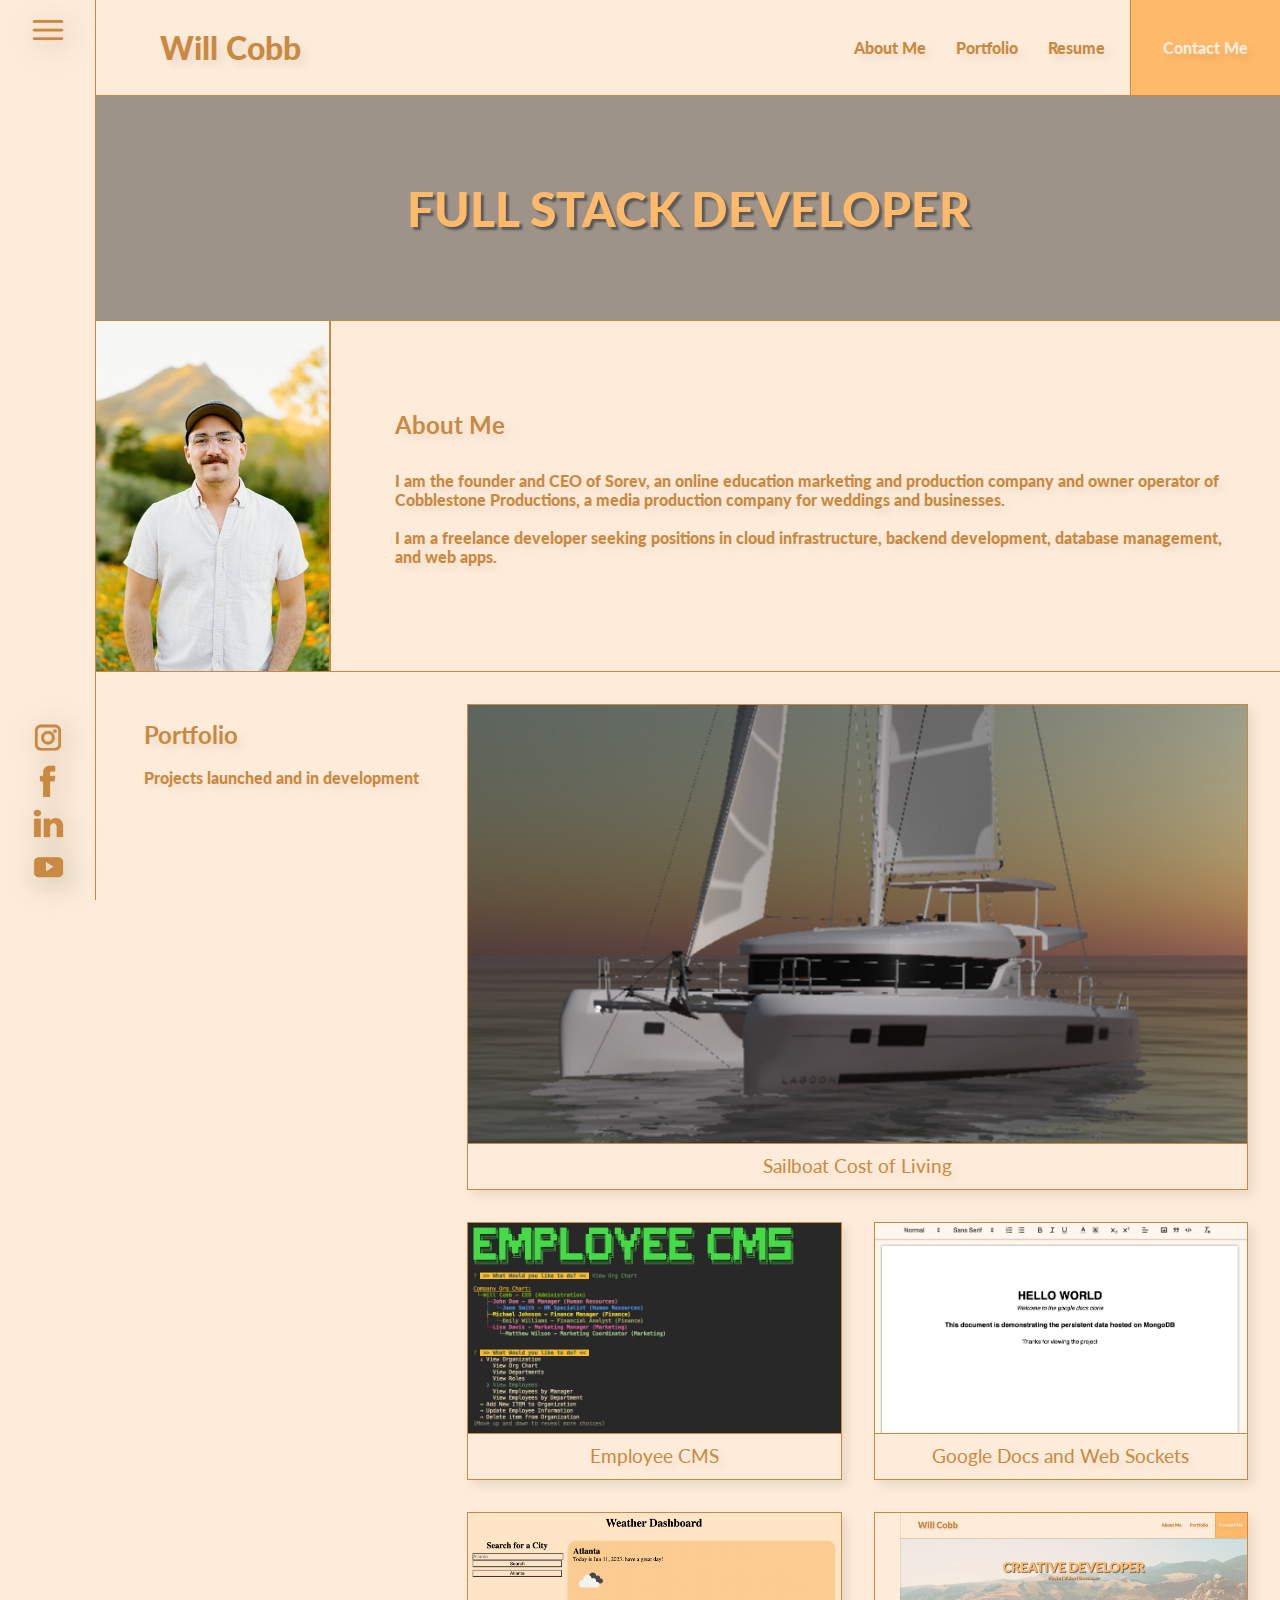
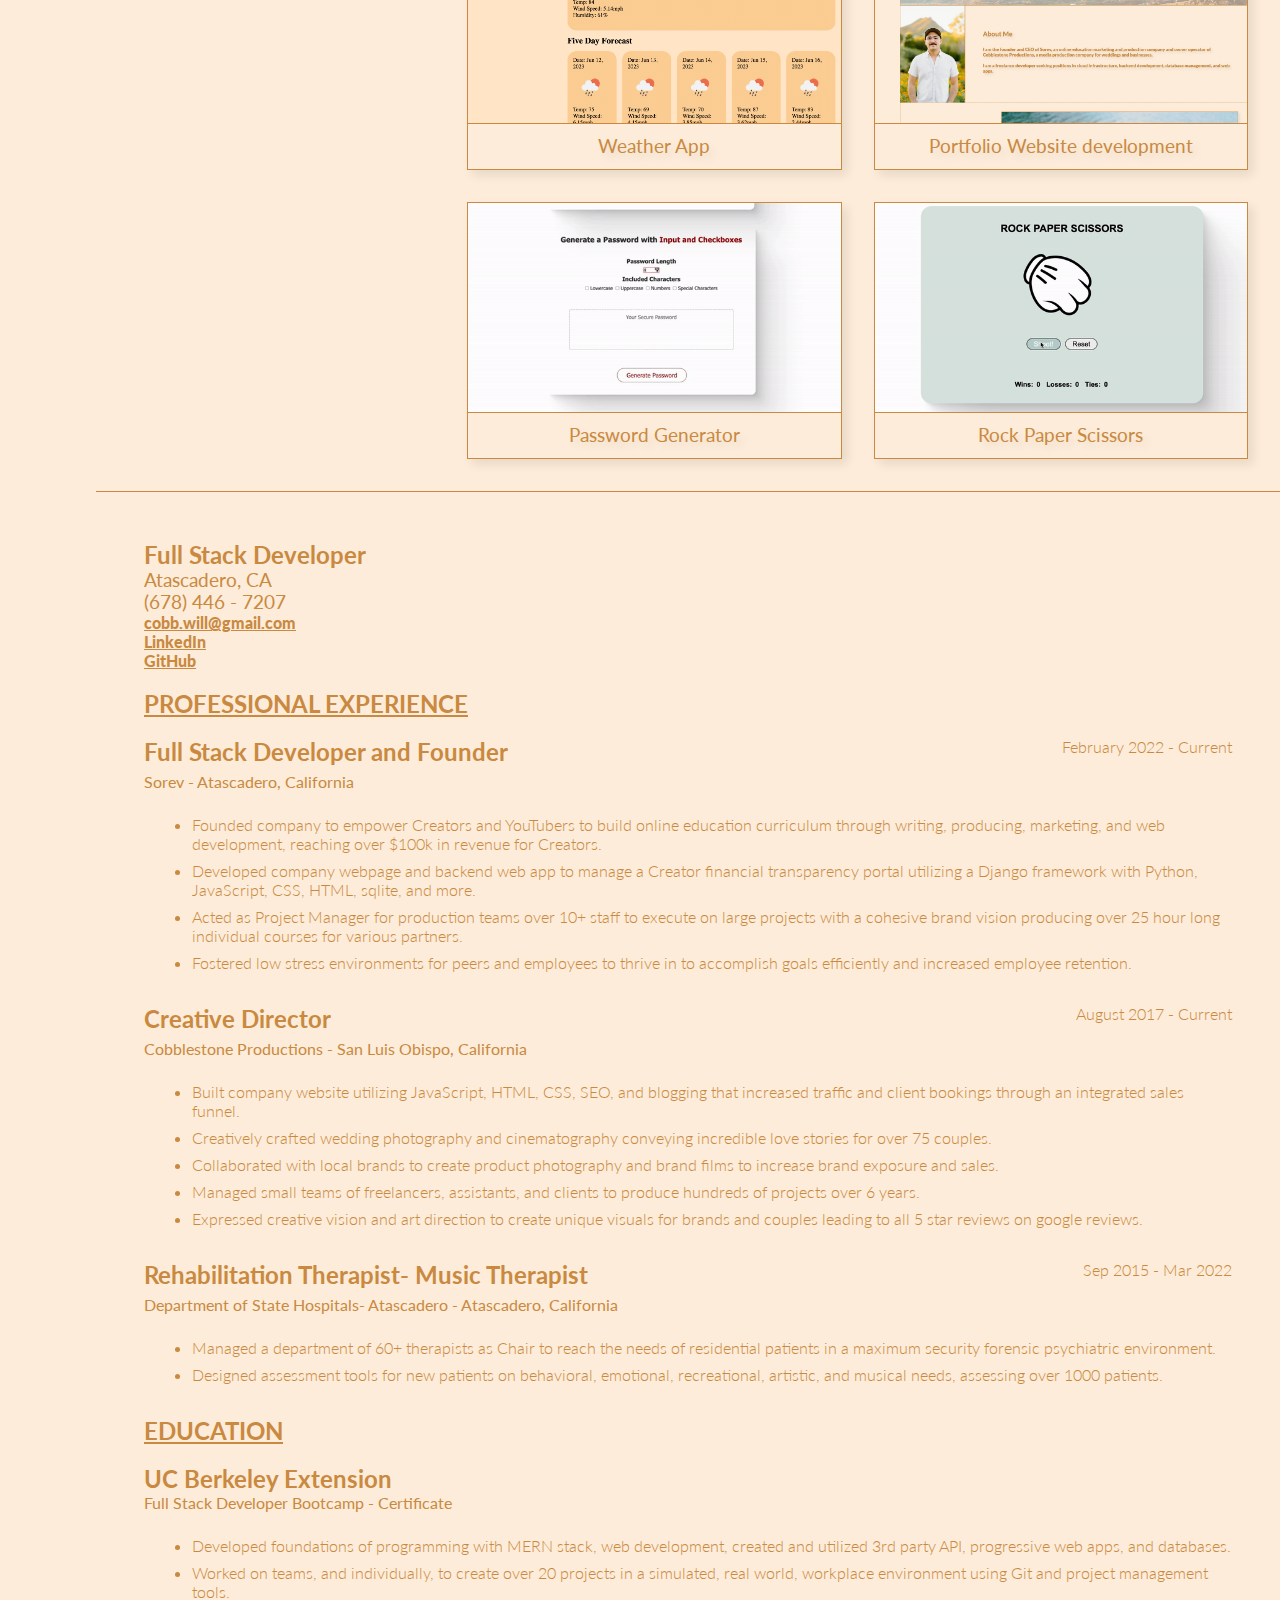
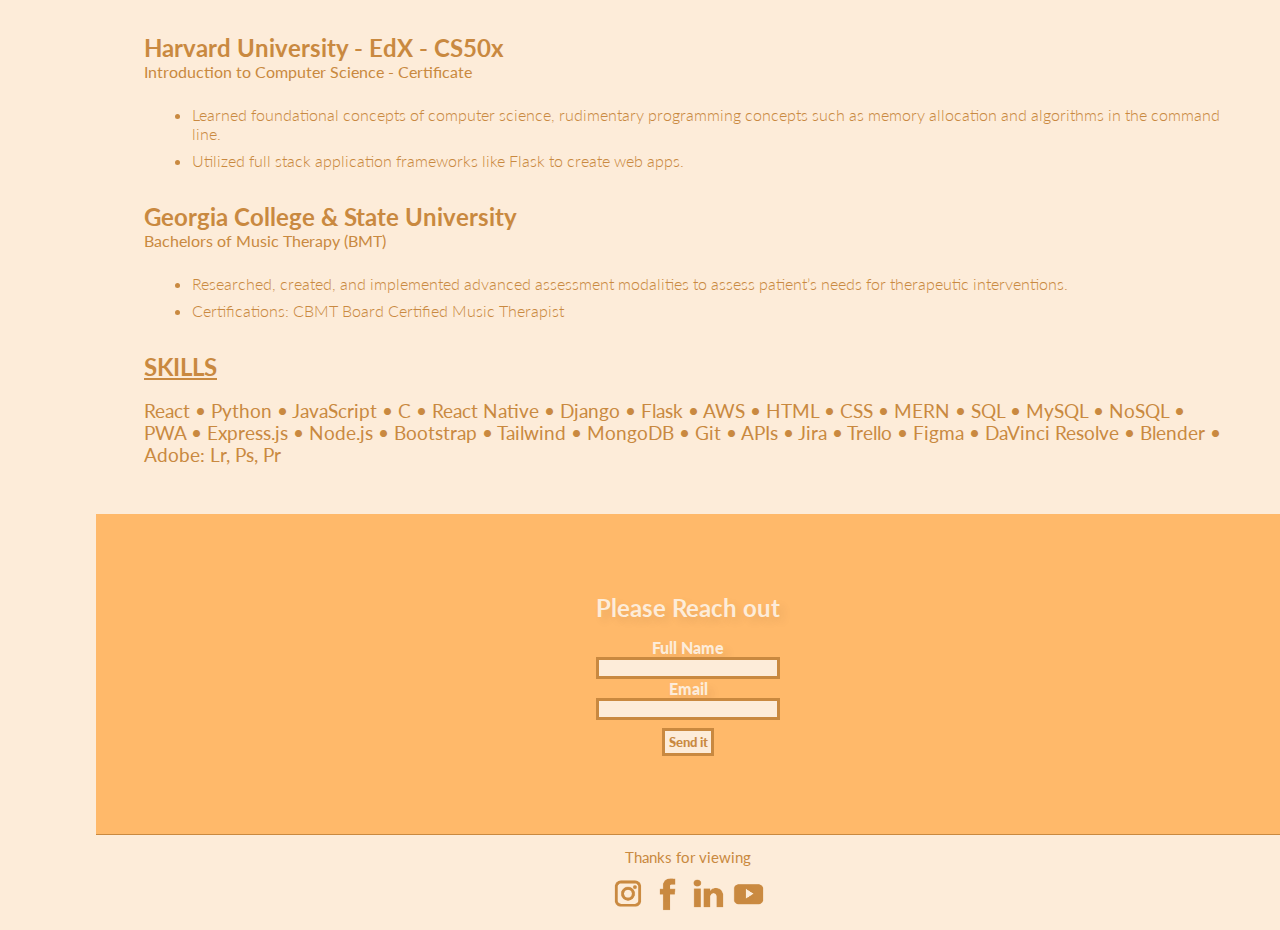
==== index.html @ cc5a88c4 "added new site domain" ====
<!DOCTYPE html>
<html lang="en">
<head>
    <meta charset="UTF-8">
    <meta http-equiv="X-UA-Compatible" content="IE=edge">
    <meta name="viewport" content="width=device-width, initial-scale=1.0">
    <link rel="preconnect" href="https://fonts.googleapis.com">
    <link rel="preconnect" href="https://fonts.gstatic.com" crossorigin>
    <link href="https://fonts.googleapis.com/css2?family=Lato:ital,wght@0,100;0,300;0,400;0,700;0,900;1,100;1,300;1,400;1,700;1,900&display=swap" rel="stylesheet">
    <link rel="stylesheet" href="./assets/css/stylesheet.css" >
	
    <title>Will's Portfolio</title>
</head>
<body>
	<header>
		<div class="header-container">
			<h1>Will Cobb</h1>
			<nav>
				<a class="nav" href="#about-me-anchor">About Me</a>
				<a class="nav" href="#portfolio-anchor">Portfolio</a>
				<a class="nav" href="#resume-anchor">Resume</a>
			</nav>
			<a class="nav-btn" href="mailto:cobb.will@gmail.com">Contact Me</a>
		</div>
	</header>

	<div class="banner">
		<div class="video-container">
		  <iframe src="https://www.youtube.com/embed/KZDRGl4oNGw?autoplay=1&loop=1&mute=1&playsinline=1&controls=0" frameborder="0" allowfullscreen></iframe>
		  <a>
			<img src="./assets/images/ELEVATE THUMBs-3.jpg" alt="header image for Will Cobb's portfolio" />
		  </a>
		</div>
		<div class="text-box">
		  <h1>FULL STACK DEVELOPER</h1>
		</div>
	  </div>
	
	<section class="side-nav">
		<div id="menu-button" class="side-nav-selector">
			<img src="./assets/icons/brown-icon-ham.png" alt="Ham menu">
		</div>
		<div id="menu" class="side-nav-headers hidden">
			<ul>
				<li><a href="#about-me-anchor">About Me</a></li>
				<li><a href="#work">Portfolio</a></li>
				<li><a href="#contact-form">Contact</a></li>
			  </ul>
		</div>	
		<div class="social-icons-nav">
			<a href="https://www.instagram.com/1willcobb">
				<img src="./assets/icons/brown-icon-IG.png" alt="Instagram Button for Will Cobb"></a>
			<a href="https://www.facebook.com/wacobb/">
				<img src="./assets/icons/brown-icon-fb.png"  alt="Facebook button for Will Cobb"></a>
			<a href="https://www.linkedin.com/in/1willcobb/">
				<img src="./assets/icons/brown-icon-in.png" alt="Linkedin button for Will Cobb"></a>
			<a href="https://www.youtube.com/channel/UCgeSDwPH-6ttgxdPANBjQPQ">
				<img src="./assets/icons/brown-icon-yt.png"  alt="Youtube button for Will Cobb"></a>
		</div>
	</section>



	<div class="main-body">

		<a name="about-me-anchor" class="anchor">
		</a>

		<div class="blocks" id="about-me"></a>
			<div id="headshot">
				<img src="./assets/images/will headshot.jpeg" id="headshot" alt="Headshot of Will Cobb">
			</div>
			<div class="content" id="about-me-content">
				<h2>About Me</h2>
				<p>
					I am the founder and CEO of Sorev, 
					an online education marketing and production company and owner operator of 
					Cobblestone Productions, a media production company for weddings and businesses.
					<br>
					<br>
					I am a freelance developer seeking positions in cloud infrastructure, 
					backend development, database management, and web apps.
				</p>
			</div>
		</div>

		<a name="portfolio-anchor" class="anchor"></a>

		<div class="blocks work" id="work"></a>
			<div class="section-title portfolio-text">
				<h2>Portfolio</h2>
				<br>
				<p>Projects launched and in development</p>
			</div>
			<div class="content">
				<div class="card card-1">
					<h3>Sailboat Cost of Living</h3>
					<a href="https://github.com/1willcobb/sailboat_calculator">
						<img src="./assets/images/Sailboat_app.jpg" alt="Creator App Image">
					</a>
				</div>
				<div class="card other-card">
					<h3>Employee CMS</h3>
					<a href="https://github.com/1willcobb/Employee_CMS_CLI">
						<img src="./assets/images/CMS.jpg" alt="Weather app image placeholder">
					</a>
				</div>
				<div class="card other-card">
					<h3>Google Docs and Web Sockets</h3>
					<a href="https://google-clone-1willcobb-v3-46671173cb17.herokuapp.com/documents/b75519f4-21fd-4dd3-8a6c-584f2d959199">
						<img src="./assets/images/google_doc.jpg" alt="Weather app image placeholder">
					</a>
				</div>
				<div class="card other-card">
					<h3>Weather App</h3>
					<a href="https://1willcobb.github.io/Weather_Dashboard/">
						<img src="./assets/images/Weather.jpg" alt="Weather app image placeholder">
					</a>
				</div>
				<div class="card other-card">
					<h3>Portfolio Website development</h3>
					<a href="https://www.1willcobb.com">
						<img src="./assets/images/Portfolio Assets-2.jpg" alt="Will Cobbs portfolio site build">
					</a>
				</div>
				<div class="card other-card">
					<h3>Password Generator</h3>
					<a href="https://1willcobb.github.io/Password_Generator/">
						<img src="./assets/gif/passwordGen.gif" alt="Password Generator">
					</a>
				</div>
				
				<div class="card other-card">
					<h3>Rock Paper Scissors</h3>
					<a href="https://1willcobb.github.io/rock_paper_scissors/">
						<img src="./assets/gif/RPS.gif" alt="Rock Paper Scissors gif">
					</a>
				</div>
			</div>
		</div>


		<a name="resume-anchor" class="anchor"></a>


		<div class="resume">
			<h2>Full Stack Developer</h2>
			<h3>Atascadero, CA</h3>
			<h3>(678) 446 - 7207</h3>
			<a href="mailto:cobb.will@gmail.com">cobb.will@gmail.com</a>
			<a href="linkedin.com/in/1willcobb/">LinkedIn<a>
			<a href="https://1willcobb.github.io/Portfolio/">GitHub</a>
			<br>

			<h2 style="text-decoration: underline;">PROFESSIONAL EXPERIENCE</h2>
			<br/>
			<div class="resume-container">
				<div class="job-title">
					<h2>Full Stack Developer and Founder</h2>
					<p>February 2022 - Current</p>
				</div>
				<p>Sorev - Atascadero, California</p>
				<ul>
					<li>Founded company to empower Creators and YouTubers to build online education curriculum through writing, producing, marketing, and web development, reaching over $100k in revenue for Creators.</li>
					<li>Developed company webpage and backend web app to manage a Creator financial transparency portal utilizing a Django framework with Python, JavaScript, CSS, HTML, sqlite, and more.</li>
					<li>Acted as Project Manager for production teams over 10+ staff to execute on large projects with a cohesive brand vision producing over 25 hour long individual courses for various partners.</li>
					<li>Fostered low stress environments for peers and employees to thrive in to accomplish goals efficiently and increased employee retention.</li>
				</ul>
			</div>
			<div class="resume-container">
				<div class="job-title">
					<h2>Creative Director</h2>
					<p>August 2017 - Current</p>
				</div>
				<p>Cobblestone Productions - San Luis Obispo, California</p>
				<ul>
					<li>Built company website utilizing JavaScript, HTML, CSS, SEO, and blogging that increased traffic and client bookings through an integrated sales funnel.</li>
					<li>Creatively crafted wedding photography and cinematography conveying incredible love stories for over 75 couples.</li>
					<li>Collaborated with local brands to create product photography and brand films to increase brand exposure and sales.</li>
					<li>Managed small teams of freelancers, assistants, and clients to produce hundreds of projects over 6 years.</li>
					<li>Expressed creative vision and art direction to create unique visuals for brands and couples leading to all 5 star reviews on google reviews.</li>
				</ul>
			</div>
			<div class="resume-container">
				<div class="job-title">
					<h2>Rehabilitation Therapist- Music Therapist</h2>
					<p>Sep 2015 - Mar 2022</p>
				</div>
				<p>Department of State Hospitals- Atascadero - Atascadero, California</p>
				<ul>
					<li>Managed a department of 60+ therapists as Chair to reach the needs of residential patients in a maximum security forensic psychiatric environment.</li>
					<li>Designed assessment tools for new patients on behavioral, emotional, recreational, artistic, and musical needs, assessing over 1000 patients.</li>
				</ul>
			</div>
			
			<h2 style="text-decoration: underline;">EDUCATION</h2>
			<br/>
 	 
			<div class="resume-container">
				<div class="job-title">
					<h2>UC Berkeley Extension</h2>
				</div>
				<p>Full Stack Developer Bootcamp - Certificate</p>
				<ul>
					<li>Developed foundations of programming with MERN stack, web development, created and utilized 3rd party API, progressive web apps, and databases.</li>
					<li>Worked on teams, and individually, to create over 20 projects in a simulated, real world, workplace environment using Git and project management tools.</li>
				</ul>
			</div>

			<div class="resume-container">
				<div class="job-title">
					<h2>Harvard University - EdX - CS50x</h2>
				</div>
				<p>Introduction to Computer Science - Certificate</p>
				<ul>
					<li>Learned foundational concepts of computer science, rudimentary programming concepts such as memory allocation and algorithms in the command line.</li>
					<li>Utilized full stack application frameworks like Flask to create web apps.</li>
				</ul>
			</div>

			<div class="resume-container">
				<div class="job-title">
					<h2>Georgia College & State University</h2>
				</div>
				<p>Bachelors of Music Therapy (BMT)</p>
				<ul>
					<li>Researched, created, and implemented advanced assessment modalities to assess patient’s needs for therapeutic interventions.</li>
					<li>Certifications: CBMT Board Certified Music Therapist</li>
				</ul>
			</div>

			<h2 style="text-decoration: underline;">SKILLS</h2>
			<br/>
			<div>
				<h3>React • Python • JavaScript  • C • React Native • Django • Flask • AWS • HTML • CSS • MERN •  SQL • MySQL • NoSQL • PWA • Express.js • Node.js  • Bootstrap • Tailwind  • MongoDB • Git • APIs • Jira • Trello • Figma • DaVinci Resolve • Blender • Adobe: Lr, Ps, Pr </h3>
			</div>


		</div>

		<div class="form-box" id="contact-form">
			<h2>Please Reach out</h2>
			<form action="mailto:cobb.will@gmail.com">
				<label for="fname">Full Name</label><br>
 				<input type="text" id="fname" name="fname"><br>
				<label for="lname">Email</label><br>
  				<input type="text" id="email"><br>
				<button>Send it</button>
			</form>
		</div>
	</div>
	<footer>
		<h4>Thanks for viewing</h4>
		<div class="social-icons-footer">
			<a href="https://www.instagram.com/1willcobb">
				<img src="./assets/icons/brown-icon-IG.png" alt="Instagram Button for Will Cobb"></a>
			<a href="https://www.facebook.com/wacobb/">
				<img src="./assets/icons/brown-icon-fb.png"  alt="Facebook button for Will Cobb"></a>
			<a href="https://www.linkedin.com/in/1willcobb/">
				<img src="./assets/icons/brown-icon-in.png" alt="Linkedin button for Will Cobb"></a>
			<a href="https://www.youtube.com/channel/UCgeSDwPH-6ttgxdPANBjQPQ">
				<img src="./assets/icons/brown-icon-yt.png"  alt="Youtube button for Will Cobb"></a>
		</div>
	</footer>
	<script src="./script.js"></script>
</body>
</html>
---- assets/css/stylesheet.css ----
* {
  font-family: 'Lato', sans-serif;
  font-weight: 900;
  color:rgb(201, 137, 64);
  background-color: rgb(253, 236, 217);
  margin:0;
  padding:0;
  box-sizing: border-box;
}

:root {
  --borders: 1px solid  rgb(201, 137, 64);
  --side-bar-size: 6rem;
  --top-nav-size: 6rem;
  --section-title-size: 10rem;
  --solid-color: rgb(255, 185, 106);
  --background-color: rgb(253, 236, 217);
  --hover-color:  rgb(255, 204, 146);
  --active-color:  rgb(249, 219, 185);
  --text-pop-subtle: 5px 5px 10px rgba(0, 0, 0, 0.09);
  --text-pop-not-subtle: 5px 5px 15px rgba(0, 0, 0, 0.281);
  
}

html{
  scroll-behavior: smooth;
}

h1 { font-weight: 900; }
h2 { font-weight: 700; }
h3 { font-weight: 400; }
h4 { font-weight: 300; }

body {
  display: flex;
  flex-direction: column;
  margin-left: var(--side-bar-size);
  margin-top: var(--top-nav-size);
  transition: margin .5s ease;
}

header {
  width: calc(100% - var(--side-bar-size));
  position: fixed;
  top: 0;
  z-index: 999;
  transition: width .5s ease;
}

.header-container {
  display: flex;
  flex: 1 0 0;
  align-items: center;
  width: 100%;
  height: var(--top-nav-size);
  z-index: 1;
  border-bottom: var(--borders);
  overflow:auto;
  padding-left: 4rem;
  text-shadow: var(--text-pop-subtle);
  transition: margin .5s ease;
}

.header-container h1 {
  padding-right: 1rem;
}

nav {
  display: flex;
  flex: 1 0 0;
  justify-content: flex-end;
  padding: 10px 10px;
  text-decoration: none;
  transition: width .5s ease;
}

footer {
  display: flex;
  align-items: center;
  justify-content: center;
  flex-direction: column;
  height: var(--top-nav-size);
  width: 100%;
  border-top: var(--borders);
}



footer h4 {
  font-weight: 400;
  font-size: 15px;
}

.social-icons-footer{
  display: flex;
  align-items: center;
  justify-content: cener;
  padding-top: .5rem;
}

.social-icons-footer img {
  height: 40px;
  width: 40px;
  cursor: pointer;
  background-color: transparent;
}

.social-icons-footer img:hover {
  transition: .2s;
  transform: translate(-.1rem, -.1rem);
  opacity: 75%;
}

div {
  display: flex;
}


.anchor {
  content: '';
  display: block;
  height: var(--top-nav-size);
  margin-top: calc(var(--top-nav-size)* -1);
  visibility: hidden;
}

.banner {
  position: relative;
  width: 100%;
  height: 25vh;
  overflow: hidden;
  border-bottom: var(--borders);
}

.banner .video-container {
  position: absolute;
  top: 50%;
  left: 50%;
  transform: translate(-50%, -50%) scale(4);
  width: 100%;
  height: 100%;
  opacity: 75%;
}

.banner .video-container iframe {
  position: absolute;
  top: 0;
  left: 0;
  width: 100%;
  height: 100%;
  background-color: black;
  opacity: 50%;
}

.banner .text-box {
  display: flex;
  flex-direction: column;
  position: absolute;
  top: 50%;
  left: 50%;
  transform: translate(-50%, -50%);
  text-align: center;
  z-index: 1;
  background-color: transparent;
}

.banner .text-box h1 {
  color:var(--solid-color);
  text-shadow: 3px 3px 2px rgb(90, 90, 90);
  font-size: 3rem;
  background-color: transparent;
}

.banner .text-box p {
  color: var(--solid-color);
  text-shadow: 3px 3px 2px rgb(90, 90, 90);
  font-size: 100;
  background-color: transparent;
}

.banner .video-container img {
  display: none;
}

.nav {
  text-decoration: none;
  padding: 5px 15px;
  cursor: pointer;
}

.nav:hover {
  transition: .2s;
  transform: translate(-.1rem, -.1rem);
  color:  var(--hover-color);
}

.nav-btn {
  display: flex;
  justify-content: center;
  align-items: center;
  text-decoration: none;
  padding: .5rem 2rem;
  cursor: pointer;
  height: 100%;
  border-left: var(--borders);
  background-color: var(--solid-color);
  color: var(--background-color);
}

.nav-btn:hover{
  background-color: var(--hover-color);
  color: var(--background-color)
}

.nav-btn:active{
  background-color: var(--active-color);
  color:var(--solid-color);
}

.side-nav {
  display: flex;
  flex-direction: column;
  height: 100%;
  width: var(--side-bar-size);
  position:fixed;
  top: 0;
  left: 0;
  z-index: 1;
  border-right: var(--borders);
  transition: width .5s ease;
}

.side-nav-headers {
  display: flex;
  flex: 1;
  align-self: center;
  justify-content: center;
  padding: 10px 10px;
}

#menu-button {
  display: flex;
  flex: 1 0 0;
  align-self: center;
  padding: 10px 10px;
  border: none;
}


.hidden {
  opacity: 0;
  visibility: hidden;
  transition: opacity 0.5s ease, visibility 0s linear 0.3s;
} 

.hidden.show {
  opacity: 1;
  visibility: visible;
  transition: opacity 0.5s ease;
}


#menu-button img {
  height: 40px;
  width: 40px;
  cursor: pointer;
  background-color: transparent;
  filter: drop-shadow(var(--text-pop-not-subtle));
  transition: .3s;

}

#menu-button img:hover  {
  transition: .3s;
  transform: scale(1.2, 1.01);
  filter: drop-shadow(0px 0px 10px rgba(0, 0, 0, 0.418))
}


.side-nav-headers ul li {
  list-style: none;
  padding-top: 2rem;
  padding-bottom: 2rem;
}

.side-nav-headers a {
  text-decoration: none;
}

.social-icons-nav {
  display: flex;
  flex: 1 0 0;
  justify-content: flex-end;
  flex-direction: column;
  align-self: center;
  padding: 10px 10px;

}

.social-icons-nav img {
  height: 40px;
  width: 40px;
  cursor: pointer;
  background-color: transparent;
  filter: drop-shadow(var(--text-pop-not-subtle));
}

.social-icons-nav img:hover {
  transition: .2s;
  transform: translate(-.1rem, -.1rem);
  opacity: 75%;
}

.main-body {
  display: flex;
  flex-direction: column;
  flex: 1;
}

.blocks {
  display: flex;
  flex: 1;
  flex-direction: row;
  align-items: center;
  flex-wrap: wrap;
  gap: 1rem;
  border-bottom: var(--borders);
}

.work {
  align-items: revert;
  text-shadow: var(--text-pop-subtle);
}

#work .content{
  justify-content: left;
  text-align: top;
  margin: 2rem;
}

.section-title {
  display: flex;
  flex-direction: column;
  padding-left: 3rem;
  padding-top: 3rem;
}

.content {
  display: flex;
  flex: 1 1 50%;
  flex-wrap: wrap;
  justify-content: center;
  align-items: center;
  overflow: 0;
  gap: 2rem;
}

#about-me-content {
  justify-content: left;
  padding: 3rem;
  text-shadow: var(--text-pop-subtle);
}


#headshot {
  margin: 0;
  max-height: 350px;
  border-right: var(--borders);
}


.card {
  display: flex;
  flex-direction: column-reverse;
  border: var(--borders);
  box-shadow: var(--text-pop-subtle);
  text-shadow: var(--text-pop-subtle);
  transition: .4s;
}

.card-1 {
  flex: 2 0 100%;
}

.other-card {
  flex: 2 0 40%;
}

.card img {
  width: 100%;
  height: 100%;
  border-bottom: var(--borders);
}


.card h3 {
  display: flex;
  flex-direction: column;
  justify-content: center;
  padding: .5rem;
  text-align: center;
  margin-bottom: .25rem;
}

.card:hover {
  transition: .5s;
  transform: translate(-.2rem, -.2rem);
  box-shadow: var(--text-pop-not-subtle);
}

.form-box {
  display: flex;
  flex-direction: column;
  justify-content: center;
  align-items: center;
  height: 20rem;
  background-color: var(--solid-color);
  
}

.form-box > * {
  text-align: center;
  color: var(--background-color);
  text-shadow: var(--text-pop-subtle);
  background-color: var(--solid-color);

}

.form-box label {
  color: var(--background-color);
  text-shadow: var(--text-pop-subtle);
  background-color: var(--solid-color);
}

.form-box h2, p {
  padding-bottom: 1rem;
  
}

.form-box button {
  align-items: center;
  margin-top: .5rem;
  padding: .2rem;
  border: none;
  border-style: none;
  border: 1px solid var(--borders);
  border-style: solid;
}

.form-box input {
  border: 1px solid var(--borders);
  border-style: solid;
}

.resume-container {
  display: flex;
  flex-direction: column;
  padding-bottom: 2rem;
}

.resume {
  padding: 3rem;
  display: flex;
  flex-direction: column;
}

.resume ul {
  padding-left: 3rem;
}

.resume p {
  font-weight: 400;
}

.resume li {
  font-weight: 300;
  margin-top: .5rem;
}

.job-title {
  display: flex;
  padding: 0;
}

.job-title p {
  margin-left: auto ;
  font-weight: 300;
}


@media screen and (max-width: 992px) {
  .header-container {
    padding-left: 2rem;
  }


  body {
    display: flex;
    flex-direction: column;
    margin-left: 0;
    margin-top: var(--top-nav-size);
  }
  
  header {
    width: 100%;
    position: fixed;
    top: 0;
    left: 0;
    z-index: 999;
  }

  .social-icons-nav, .side-nav {
    display: none;
  }


  .main-body {
    flex-direction: column;
  }

  .main-body #about-me {
    display: flex;
    flex-direction: row;
  }

  .blocks {
    display: flex;
    flex-direction: column;
  }

  .section-title {
    width: 100%;
    height: 5rem;
  }

  .other-card {
    flex: 2 0 100%;
  }


}

@media screen and (max-width: 768px) {
  .banner .text-box h1 {
    font-size: 2.5rem;
  }


  .nav-btn {
    padding: .1rem .5rem;
  }

  .header-container {
    padding-left: 1rem;
  }

  .main-body #about-me {
    display: flex;
    flex-direction: column;
    margin-top:2rem;
  }

  #headshot {
    border: var(--borders);
  }

  .banner .text-box p {
    font-size: 1.25rem;
  }


}

@media screen and (max-width: 450px) {
  .nav {
    display: none;
  }

  .banner .video-container img {
    display: block;
    position: absolute;
    top: 0;
    left: 0;
    height: 100%;
    background-color: black;
  }

  .banner .video-container iframe {
    display: none;
  }
}
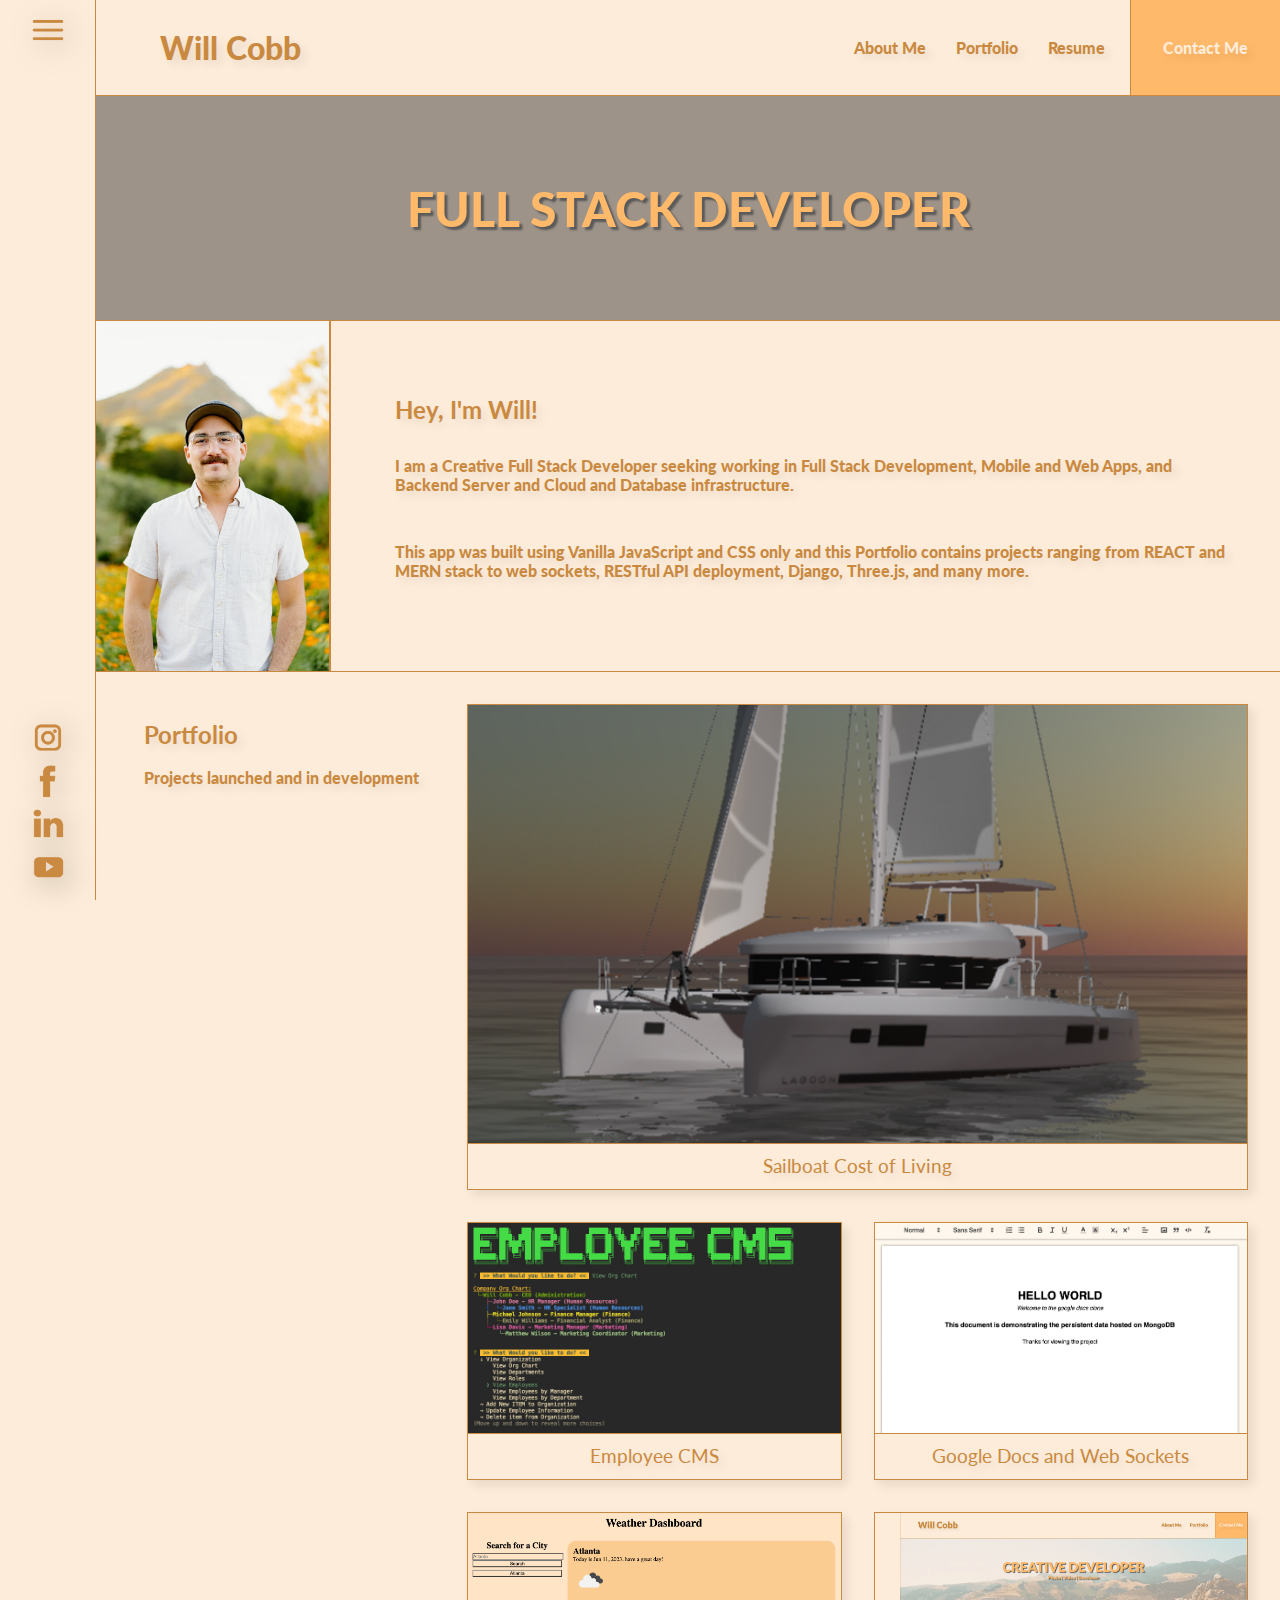
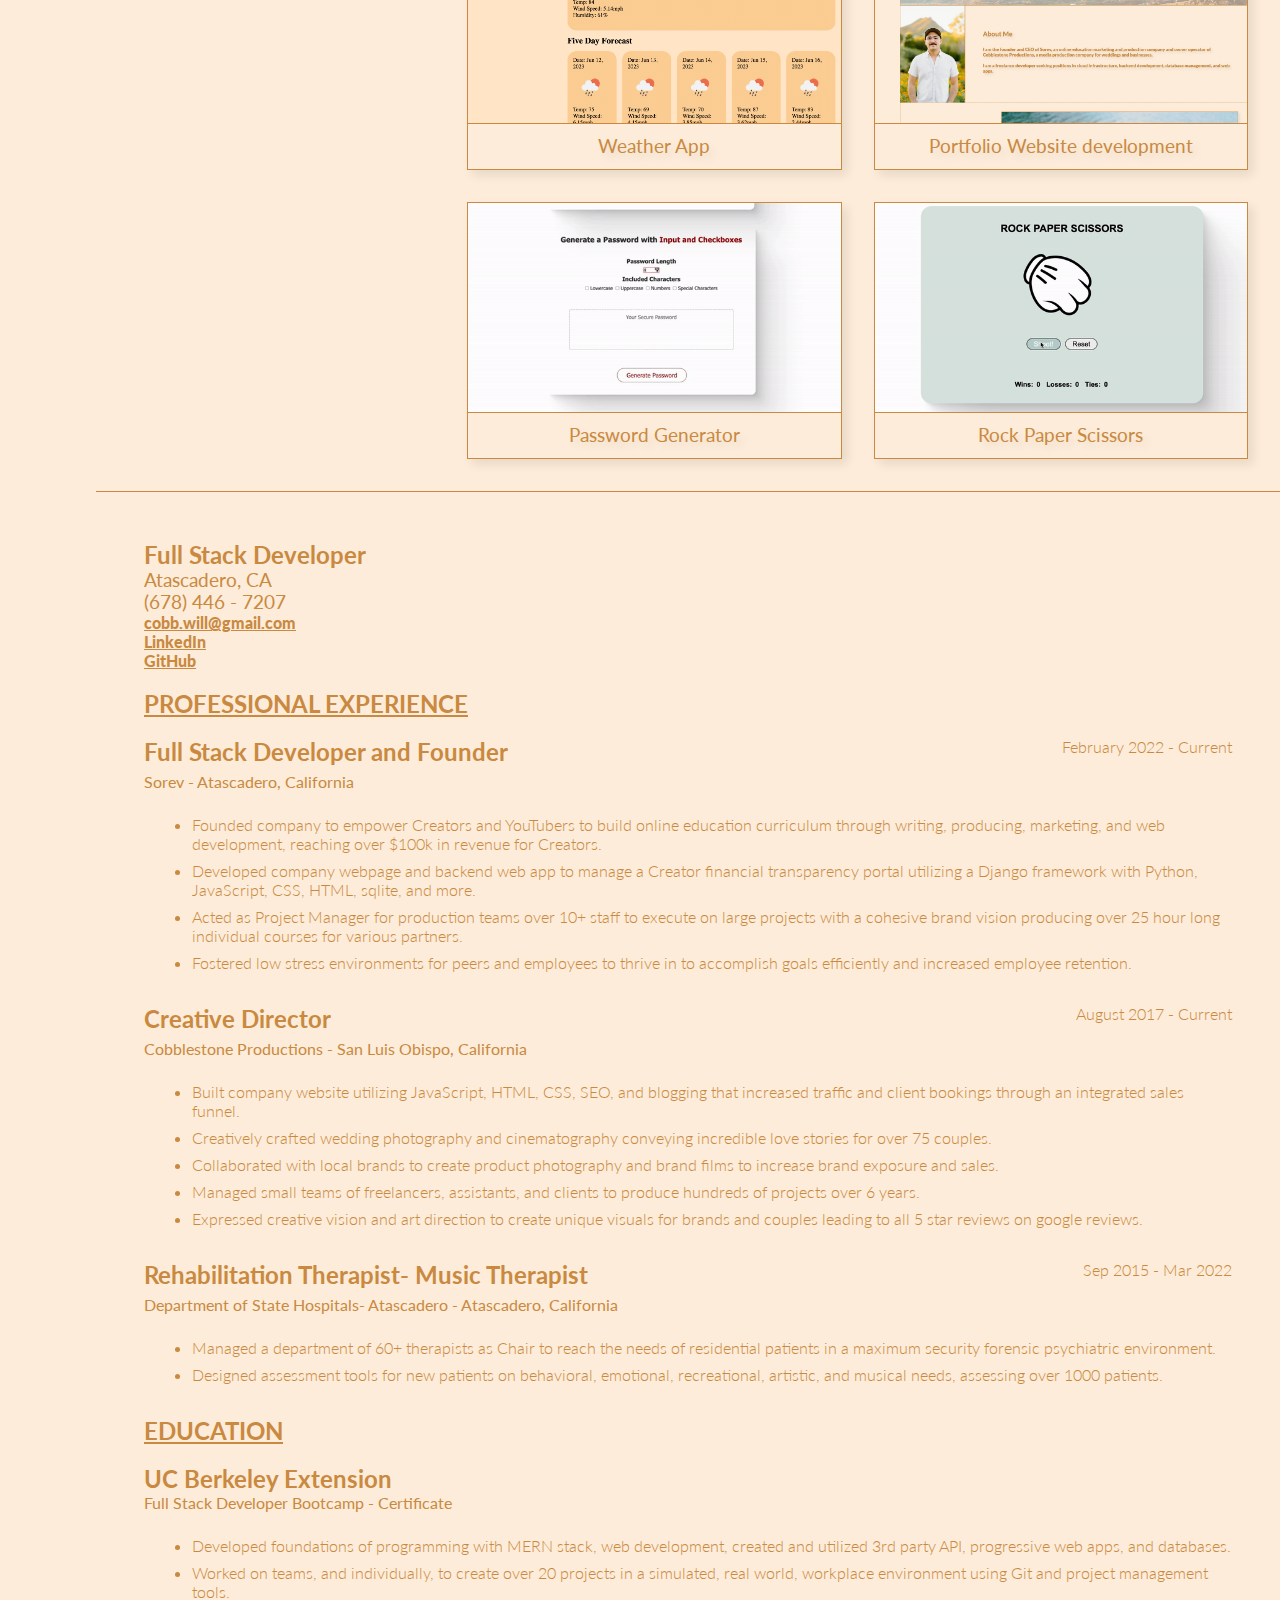
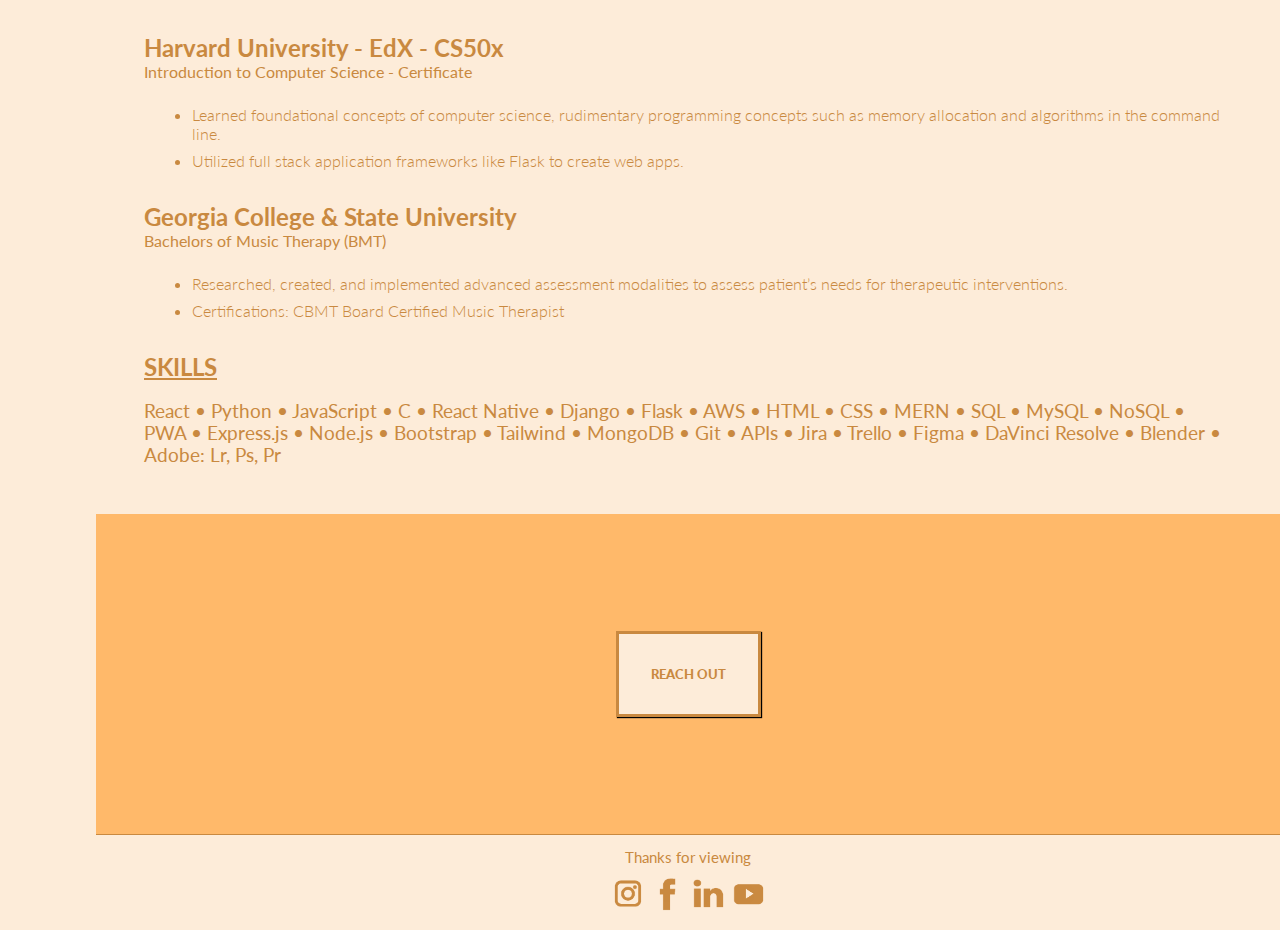
==== commit e6baa79f: "added alt photo" ====
--- a/index.html
+++ b/index.html
@@ -28,7 +28,7 @@
 		<div class="video-container">
 		  <iframe src="https://www.youtube.com/embed/KZDRGl4oNGw?autoplay=1&loop=1&mute=1&playsinline=1&controls=0" frameborder="0" allowfullscreen></iframe>
 		  <a>
-			<img src="./assets/images/ELEVATE THUMBs-3.jpg" alt="header image for Will Cobb's portfolio" />
+			<img src="./assets/images/morro_bay.jpg" alt="header image for Will Cobb's portfolio" />
 		  </a>
 		</div>
 		<div class="text-box">
@@ -71,15 +71,9 @@
 				<img src="./assets/images/will headshot.jpeg" id="headshot" alt="Headshot of Will Cobb">
 			</div>
 			<div class="content" id="about-me-content">
-				<h2>About Me</h2>
-				<p>
-					I am the founder and CEO of Sorev, 
-					an online education marketing and production company and owner operator of 
-					Cobblestone Productions, a media production company for weddings and businesses.
-					<br>
-					<br>
-					I am a freelance developer seeking positions in cloud infrastructure, 
-					backend development, database management, and web apps.
+				<h2>Hey, I'm Will!</h2>
+				<p>I am a Creative Full Stack Developer seeking working in Full Stack Development, Mobile and Web Apps, and Backend Server and Cloud and Database infrastructure.</p>
+				<p>This app was built using Vanilla JavaScript and CSS only and this Portfolio contains projects ranging from REACT and MERN stack to web sockets, RESTful API deployment, Django, Three.js, and many more.
 				</p>
 			</div>
 		</div>
@@ -239,13 +233,8 @@
 		</div>
 
 		<div class="form-box" id="contact-form">
-			<h2>Please Reach out</h2>
 			<form action="mailto:cobb.will@gmail.com">
-				<label for="fname">Full Name</label><br>
- 				<input type="text" id="fname" name="fname"><br>
-				<label for="lname">Email</label><br>
-  				<input type="text" id="email"><br>
-				<button>Send it</button>
+				<input type="submit" value="REACH OUT" class="reachout-button" style="padding: 2rem; box-shadow: 1px 1px 1px black;"/>
 			</form>
 		</div>
 	</div>
--- a/assets/css/stylesheet.css
+++ b/assets/css/stylesheet.css
@@ -488,6 +488,22 @@
   font-weight: 300;
 }
 
+.reachout-button {
+
+}
+
+.reachout-button:hover {
+  transition: .2s;
+  transform: translate(-.1rem, -.1rem);
+  opacity: 75%;
+}
+
+.reachout-button:active {
+  transition: .2s;
+  transform: translate(.1rem, .1rem);
+  opacity: 50%;
+  color: white
+}
 
 @media screen and (max-width: 992px) {
   .header-container {
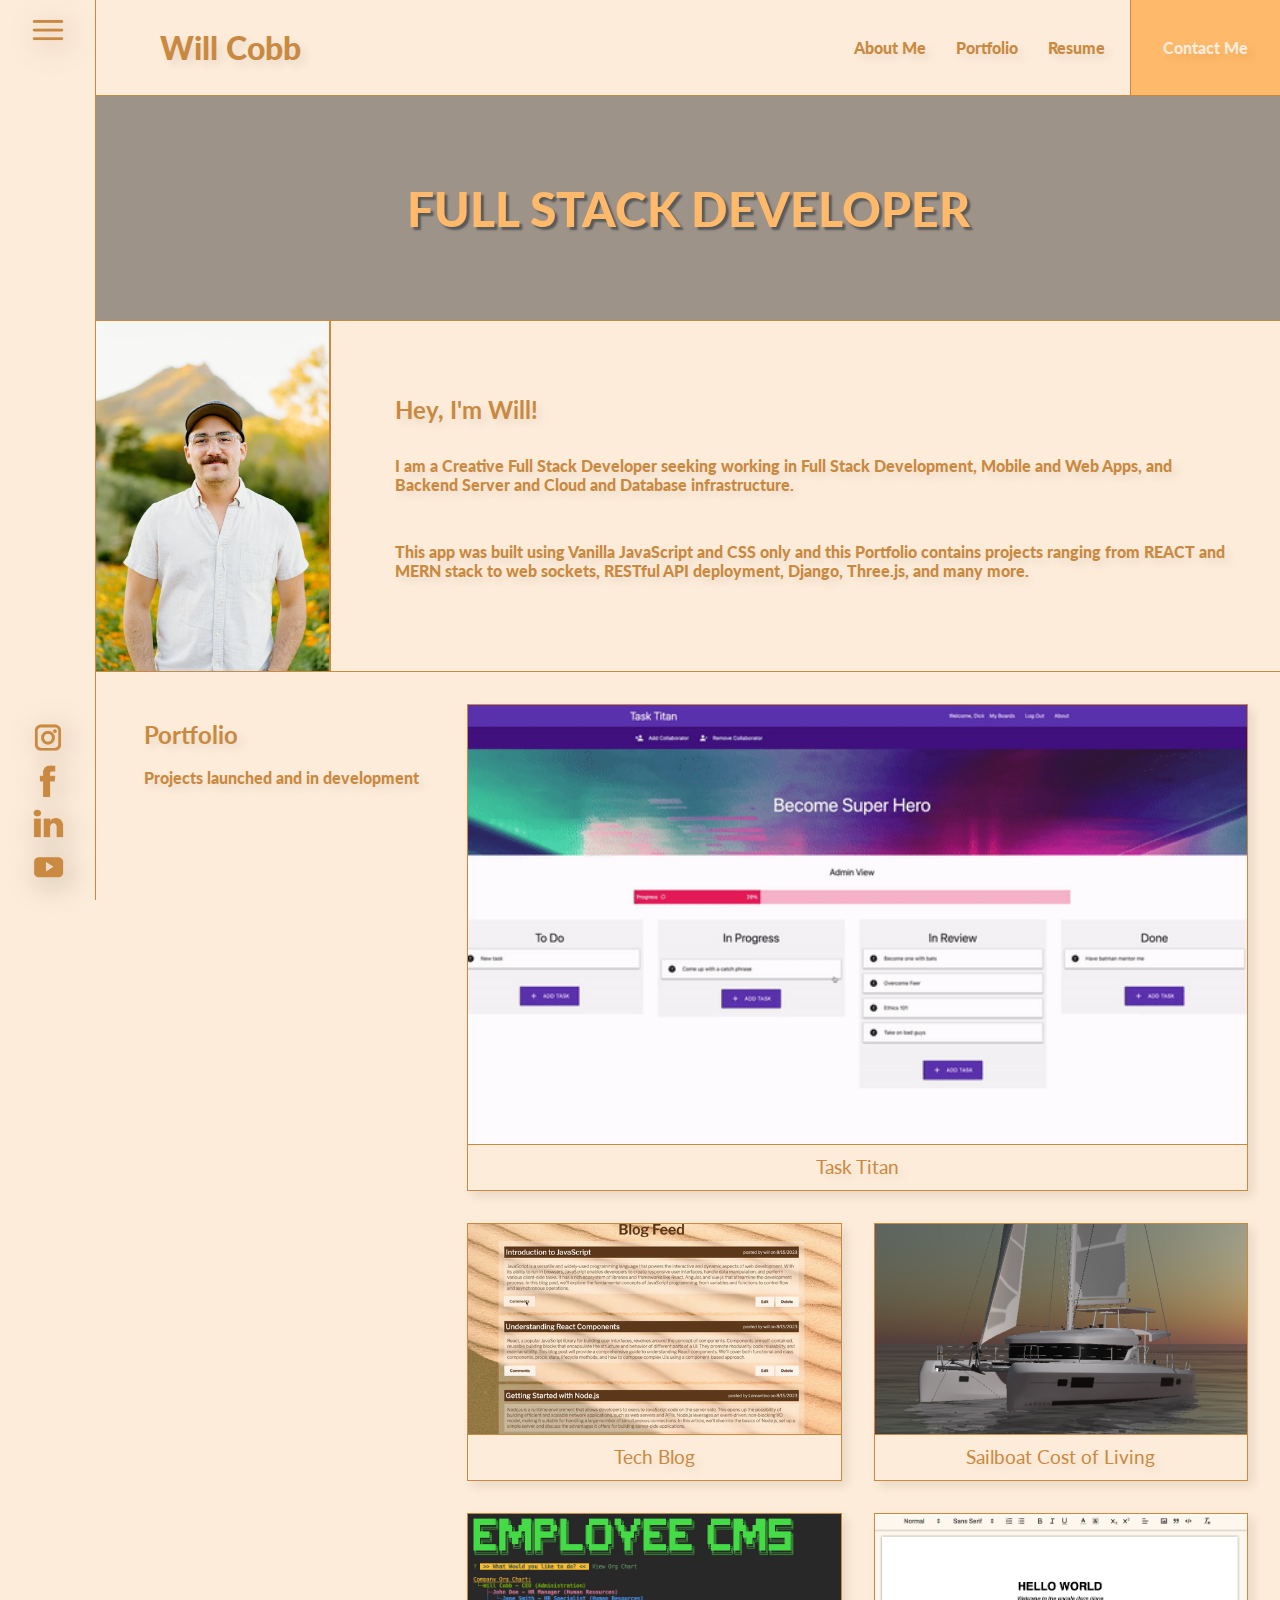
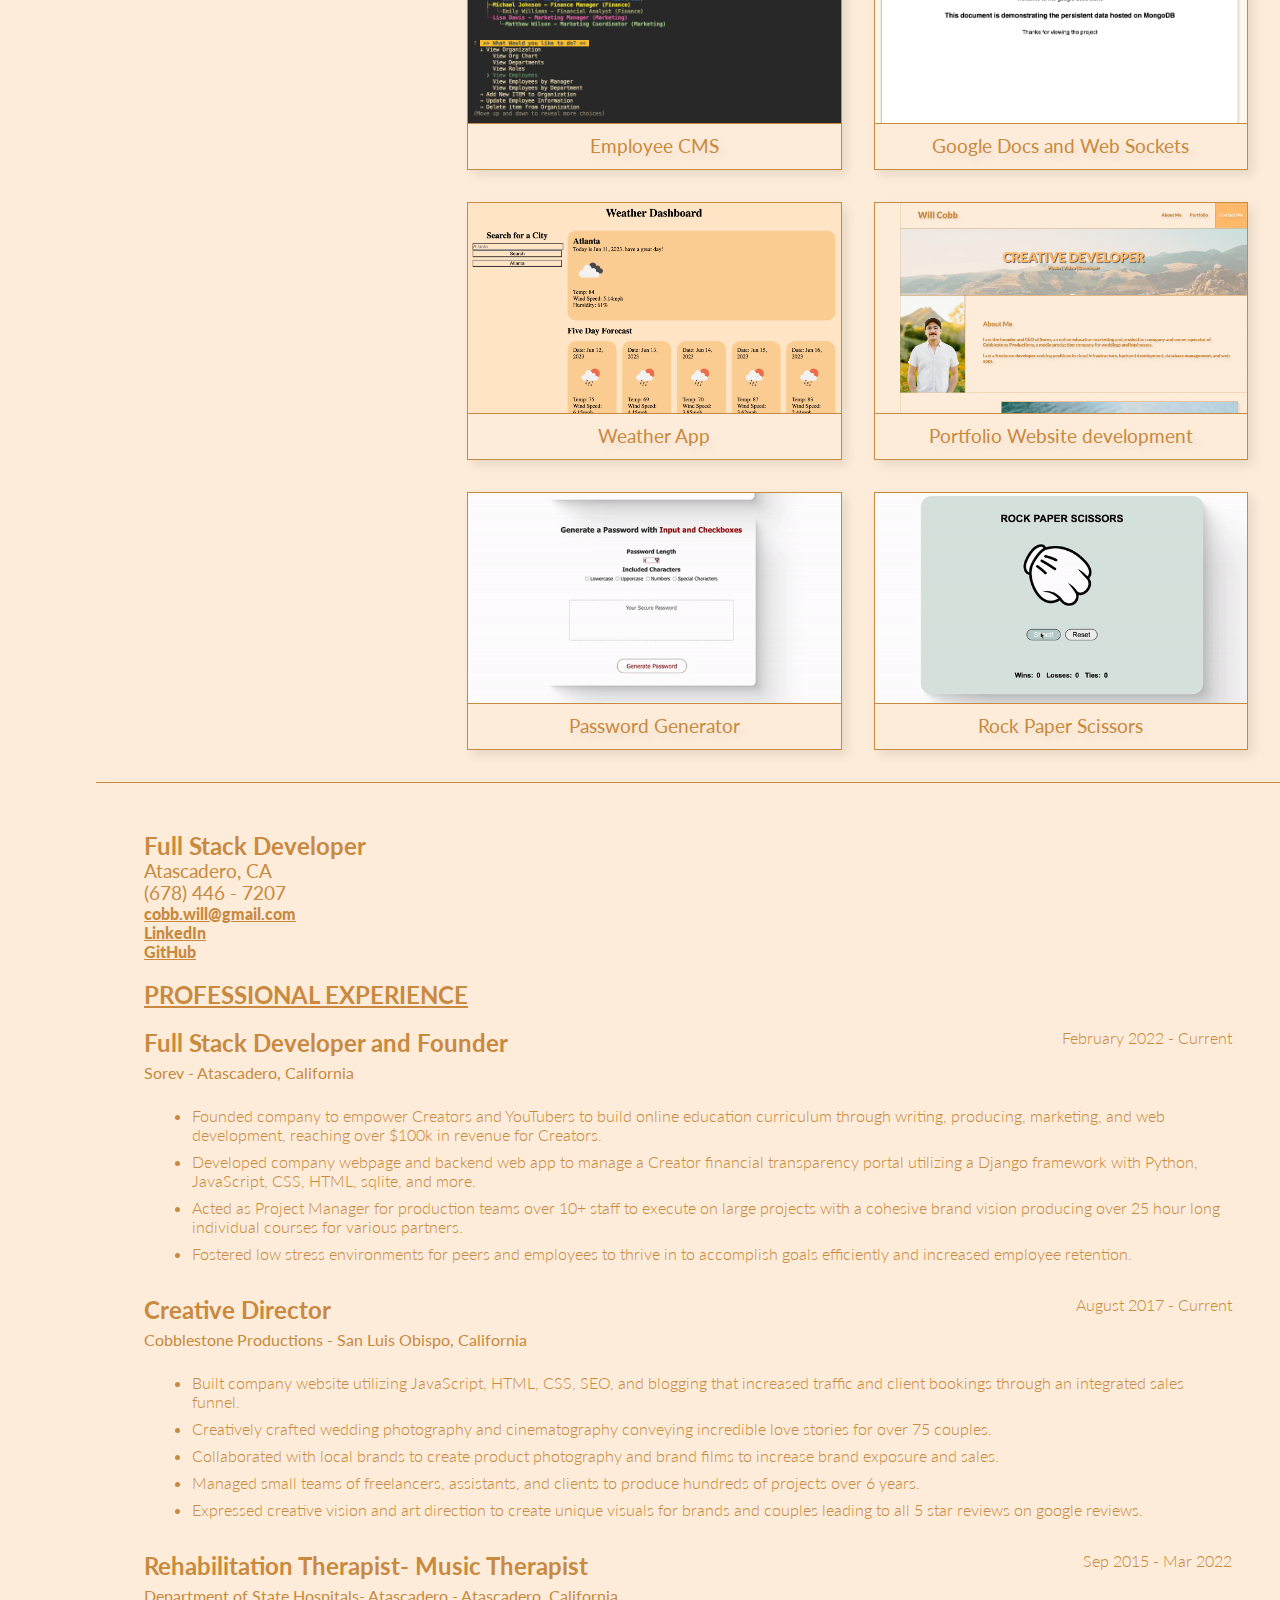
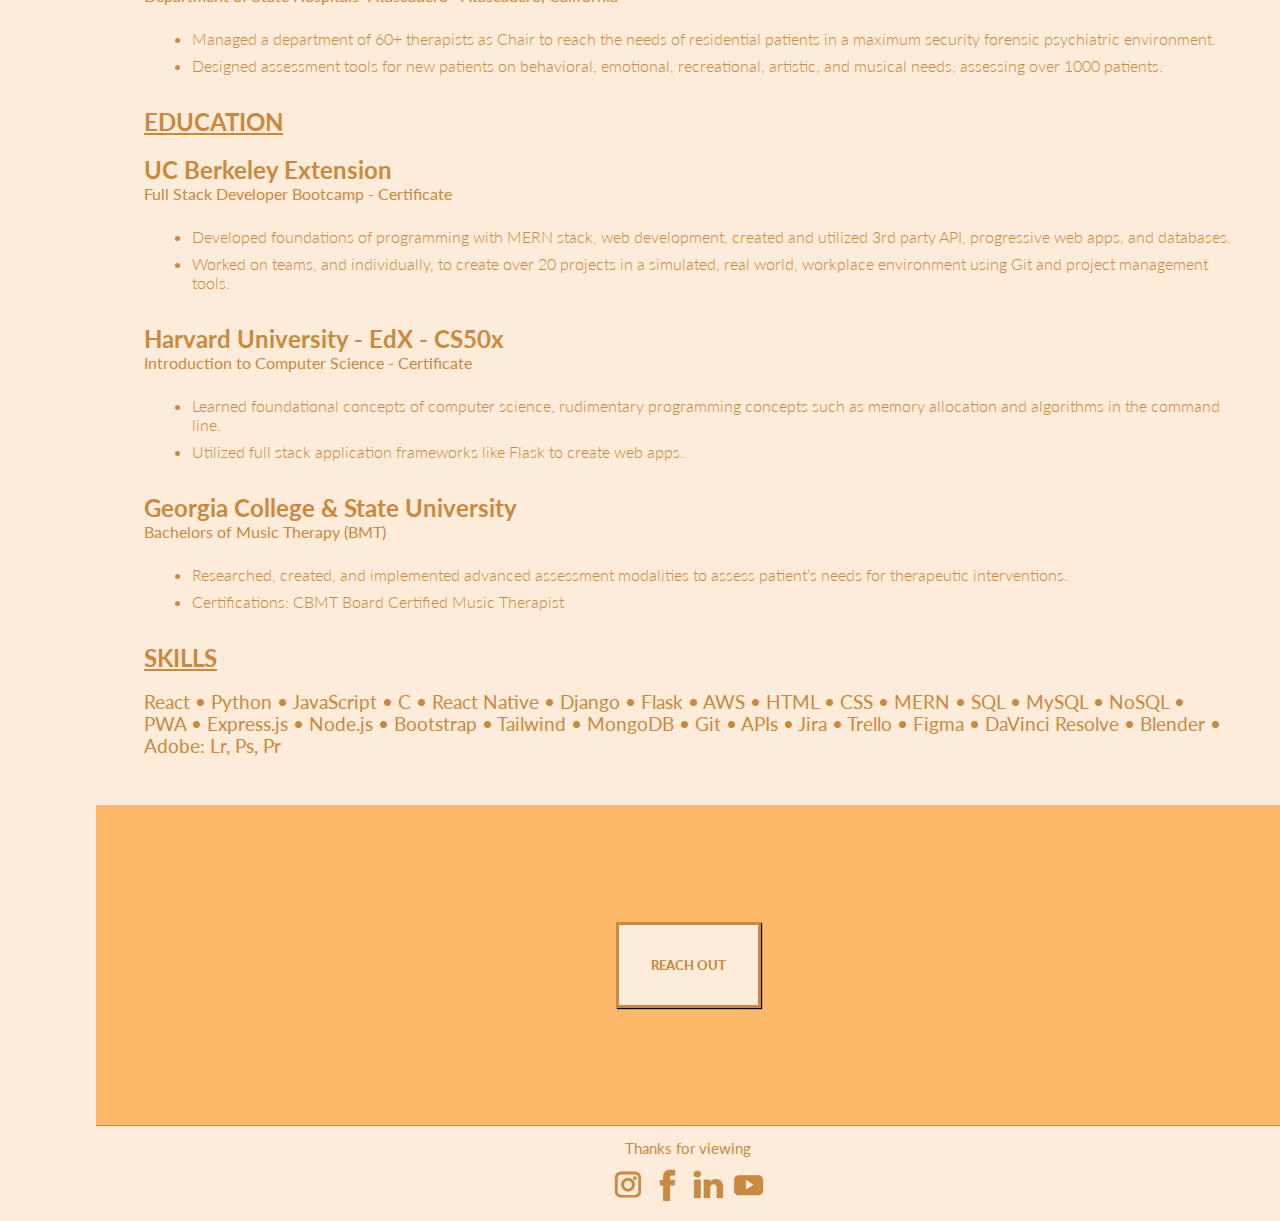
==== commit ac4817fd: "new projects added" ====
--- a/index.html
+++ b/index.html
@@ -27,9 +27,6 @@
 	<div class="banner">
 		<div class="video-container">
 		  <iframe src="https://www.youtube.com/embed/KZDRGl4oNGw?autoplay=1&loop=1&mute=1&playsinline=1&controls=0" frameborder="0" allowfullscreen></iframe>
-		  <a>
-			<img src="./assets/images/morro_bay.jpg" alt="header image for Will Cobb's portfolio" />
-		  </a>
 		</div>
 		<div class="text-box">
 		  <h1>FULL STACK DEVELOPER</h1>
@@ -44,6 +41,7 @@
 			<ul>
 				<li><a href="#about-me-anchor">About Me</a></li>
 				<li><a href="#work">Portfolio</a></li>
+				<li><a href="#resume-anchor">Resume</a></li>
 				<li><a href="#contact-form">Contact</a></li>
 			  </ul>
 		</div>	
@@ -88,6 +86,19 @@
 			</div>
 			<div class="content">
 				<div class="card card-1">
+					<h3>Task Titan</h3>
+					<a href="https://task-titan-bec51c55ebe5.herokuapp.com/
+					https://dashboard.heroku.com/apps/task-titan">
+						<img src="./assets/gif/task_titan.gif" alt="Task Titan Image">
+					</a>
+				</div>
+				<div class="card other-card">
+					<h3>Tech Blog</h3>
+					<a href="https://tech-blog-1willcobb-830bce22bbd8.herokuapp.com/">
+						<img src="./assets/gif/tech_blog.gif" alt="Tech Blog Image">
+					</a>
+				</div>
+				<div class="card other-card">
 					<h3>Sailboat Cost of Living</h3>
 					<a href="https://github.com/1willcobb/sailboat_calculator">
 						<img src="./assets/images/Sailboat_app.jpg" alt="Creator App Image">
--- a/assets/css/stylesheet.css
+++ b/assets/css/stylesheet.css
@@ -593,16 +593,7 @@
     display: none;
   }
 
-  .banner .video-container img {
-    display: block;
-    position: absolute;
-    top: 0;
-    left: 0;
-    height: 100%;
-    background-color: black;
-  }
-
   .banner .video-container iframe {
     display: none;
   }
-}+}
